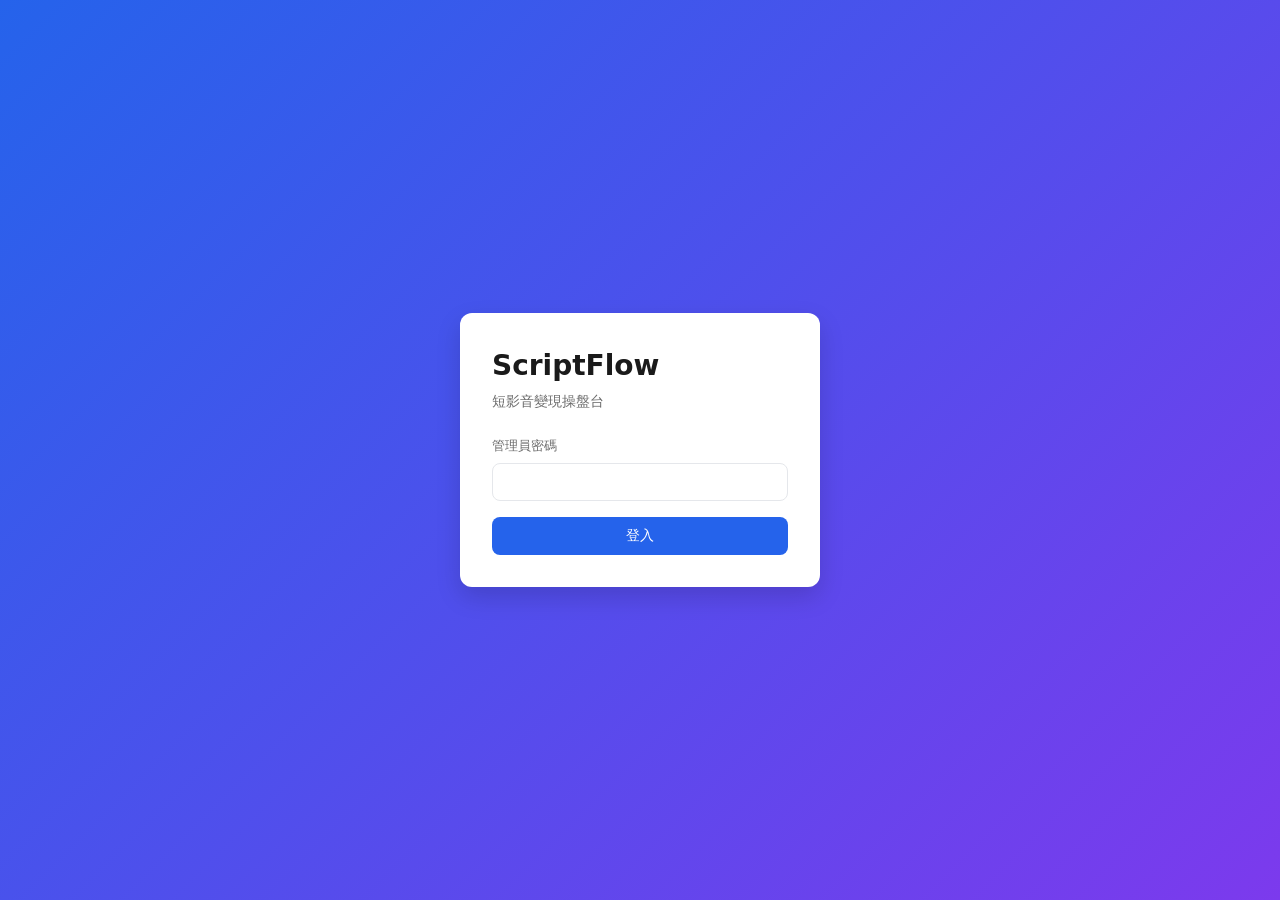
==== static/index.html @ 8ed07ba2 "i18n: localize all UI labels to Chinese - Strategy dropdown: balanced/hotness → 平衡型/熱門優先 - Platform " ====
<!DOCTYPE html>
<html lang="zh-Hant">
<head>
  <meta charset="UTF-8">
  <meta name="viewport" content="width=device-width, initial-scale=1">
  <title>ScriptFlow — 短影音變現操盤台</title>
  <link rel="stylesheet" href="/static/css/main.css">
</head>
<body>

  <!-- 登入畫面 -->
  <div id="login-modal" class="login" hidden>
    <div class="login__panel">
      <h1 class="login__title">ScriptFlow</h1>
      <p class="login__subtitle">短影音變現操盤台</p>
      <form id="login-form" class="login__form">
        <label class="login__label" for="login-password">管理員密碼</label>
        <input id="login-password" class="login__input" type="password" required autocomplete="current-password">
        <button class="login__submit" type="submit">登入</button>
      </form>
      <p id="login-error" class="login__error" hidden></p>
    </div>
  </div>

  <!-- 主介面 -->
  <div id="main" class="app" hidden>
    <header class="topbar">
      <h1 class="topbar__title">ScriptFlow</h1>
      <div class="topbar__right">
        <span id="scheduler-status" class="topbar__status">…</span>
        <button id="logout-btn" class="topbar__logout">登出</button>
      </div>
    </header>

    <nav class="tabs">
      <button class="tabs__btn tabs__btn--active" data-tab="candidates">① 候選</button>
      <button class="tabs__btn" data-tab="script">② 腳本 / 分鏡</button>
      <button class="tabs__btn" data-tab="tracking">③ 成效</button>
      <button class="tabs__btn" data-tab="dna">④ 品牌 DNA</button>
    </nav>

    <main class="main">

      <!-- Tab 1: 候選 -->
      <section id="tab-candidates" class="tab tab--active">
        <div class="card">
          <div class="card__header">
            <h2 class="card__title">今日候選爆款</h2>
            <div class="card__actions">
              <select id="candidates-category" class="control">
                <option value="髮品">髮品</option>
                <option value="美妝">美妝</option>
                <option value="美食">美食</option>
              </select>
              <select id="candidates-strategy" class="control">
                <option value="balanced">平衡型</option>
                <option value="hotness">熱門優先</option>
              </select>
              <button id="candidates-refresh" class="btn btn--secondary">重新載入</button>
              <button id="candidates-trigger" class="btn btn--primary">觸發爬取</button>
            </div>
          </div>
          <div id="candidates-status" class="status"></div>
          <div id="candidates-meta" class="meta"></div>
          <div id="candidates-list" class="cards"></div>
        </div>
      </section>

      <!-- Tab 2: 腳本 + 分鏡 -->
      <section id="tab-script" class="tab">
        <div class="card">
          <div class="card__header">
            <h2 class="card__title">腳本生成（三版本，脆三類型）</h2>
            <div class="card__actions">
              <select id="script-type" class="control" title="脆腳本類型">
                <option value="traffic">① 流量型（hook 為主）</option>
                <option value="trust">② 知識信任型（建立專業）</option>
                <option value="harvest">③ 變現型（強 CTA 導購）</option>
              </select>
              <button id="script-generate" class="btn btn--primary" disabled>先載入候選</button>
            </div>
          </div>
          <div id="script-status" class="status"></div>
          <div id="script-content" class="script"></div>
        </div>

        <div class="card" id="storyboard-card" hidden>
          <div class="card__header">
            <h2 class="card__title">分鏡示意</h2>
            <div class="card__actions">
              <button class="btn btn--secondary storyboard-platform" data-platform="threads_reel">脆 30s</button>
              <button class="btn btn--secondary storyboard-platform" data-platform="ig_reels">IG Reels 60s</button>
            </div>
          </div>
          <div id="storyboard-status" class="status"></div>
          <div id="storyboard-list" class="storyboard"></div>
        </div>
      </section>

      <!-- Tab 3: 成效追蹤 -->
      <section id="tab-tracking" class="tab">
        <div class="card">
          <div class="card__header">
            <h2 class="card__title">新增發布記錄</h2>
          </div>
          <form id="tracking-form" class="form-inline">
            <input id="tracking-script-id" class="control" type="text" placeholder="腳本 ID" required>
            <select id="tracking-platform" class="control">
              <option value="threads_reel">脆 30 秒</option>
              <option value="ig_reels">IG Reels 60 秒</option>
              <option value="threads_post">Threads 純文字</option>
            </select>
            <input id="tracking-url" class="control" type="url" placeholder="https://..." required>
            <button class="btn btn--primary" type="submit">儲存</button>
          </form>
          <div id="tracking-status" class="status"></div>
        </div>

        <div class="card">
          <div class="card__header">
            <h2 class="card__title">查詢成效</h2>
          </div>
          <form id="metrics-form" class="form-inline">
            <input id="metrics-tracking-id" class="control" type="text" placeholder="追蹤 ID" required>
            <button class="btn btn--secondary" type="submit">查詢</button>
          </form>
          <div id="metrics-result" class="metrics"></div>
        </div>
      </section>

      <!-- Tab 4: 品牌 DNA -->
      <section id="tab-dna" class="tab">
        <div class="card">
          <div class="card__header">
            <h2 class="card__title">品牌爆款 DNA</h2>
            <button id="dna-refresh" class="btn btn--primary">計算 DNA</button>
          </div>
          <div id="dna-status" class="status"></div>
          <div id="dna-result" class="dna"></div>
        </div>
      </section>

    </main>

    <div id="toast-container" class="toast-container"></div>
  </div>

  <script type="module" src="/static/js/common.js"></script>
  <script type="module" src="/static/js/dashboard.js"></script>
  <script type="module" src="/static/js/tracking.js"></script>
</body>
</html>
---- static/css/main.css ----
/* ScriptFlow — 全站樣式（BEM 命名，rule-frontend） */

:root {
  --bg: #f6f7f9;
  --card-bg: #ffffff;
  --text: #1a1a1a;
  --text-muted: #6b6b6b;
  --border: #e5e7eb;
  --primary: #2563eb;
  --primary-hover: #1d4ed8;
  --danger: #dc2626;
  --success: #16a34a;
  --warning: #f59e0b;
  --shadow: 0 1px 3px rgba(0,0,0,0.05), 0 1px 2px rgba(0,0,0,0.03);
  --radius: 8px;
}

*, *::before, *::after { box-sizing: border-box; }

/* hidden 屬性必須勝過任何 display:flex/grid（CSS gotcha） */
[hidden] { display: none !important; }

html, body { margin: 0; padding: 0; }

body {
  font-family: system-ui, -apple-system, "PingFang TC", "Microsoft JhengHei", "Helvetica Neue", Arial, sans-serif;
  font-size: 14px;
  line-height: 1.5;
  color: var(--text);
  background: var(--bg);
  min-height: 100vh;
}

/* --- Login --- */
.login {
  position: fixed; inset: 0;
  display: flex; align-items: center; justify-content: center;
  background: linear-gradient(135deg, #2563eb 0%, #7c3aed 100%);
  z-index: 100;
}
.login__panel {
  background: white; padding: 32px; border-radius: 12px;
  box-shadow: 0 10px 25px rgba(0,0,0,0.15);
  width: 100%; max-width: 360px;
}
.login__title { margin: 0 0 4px; font-size: 28px; }
.login__subtitle { margin: 0 0 24px; color: var(--text-muted); }
.login__form { display: flex; flex-direction: column; gap: 8px; }
.login__label { font-size: 13px; color: var(--text-muted); }
.login__input {
  padding: 10px 12px; border: 1px solid var(--border); border-radius: var(--radius);
  font-size: 14px;
}
.login__input:focus { outline: 2px solid var(--primary); outline-offset: -1px; }
.login__submit {
  margin-top: 8px; padding: 10px 16px;
  background: var(--primary); color: white; border: none; border-radius: var(--radius);
  font-size: 14px; font-weight: 500; cursor: pointer;
}
.login__submit:hover { background: var(--primary-hover); }
.login__submit:disabled { opacity: 0.5; cursor: not-allowed; }
.login__error { color: var(--danger); margin-top: 12px; font-size: 13px; }

/* --- App layout --- */
.app { min-height: 100vh; }

.topbar {
  display: flex; justify-content: space-between; align-items: center;
  padding: 12px 24px; background: white; border-bottom: 1px solid var(--border);
  box-shadow: var(--shadow);
}
.topbar__title { margin: 0; font-size: 18px; font-weight: 600; }
.topbar__right { display: flex; gap: 16px; align-items: center; }
.topbar__status { font-size: 12px; color: var(--text-muted); }
.topbar__logout {
  padding: 6px 12px; background: white; border: 1px solid var(--border);
  border-radius: var(--radius); font-size: 13px; cursor: pointer;
}
.topbar__logout:hover { background: #f3f4f6; }

/* --- Tabs --- */
.tabs {
  display: flex; gap: 4px; padding: 0 24px;
  background: white; border-bottom: 1px solid var(--border);
}
.tabs__btn {
  padding: 12px 16px; background: none; border: none;
  border-bottom: 2px solid transparent;
  font-size: 14px; cursor: pointer; color: var(--text-muted);
}
.tabs__btn:hover { color: var(--text); }
.tabs__btn--active { color: var(--primary); border-bottom-color: var(--primary); font-weight: 500; }

/* --- Main / Tab section --- */
.main { padding: 24px; max-width: 1200px; margin: 0 auto; }
.tab { display: none; }
.tab--active { display: block; }

/* --- Card --- */
.card {
  background: var(--card-bg); border: 1px solid var(--border);
  border-radius: var(--radius); padding: 20px; margin-bottom: 20px;
  box-shadow: var(--shadow);
}
.card__header {
  display: flex; justify-content: space-between; align-items: center;
  margin-bottom: 16px; gap: 12px; flex-wrap: wrap;
}
.card__title { margin: 0; font-size: 16px; font-weight: 600; }
.card__actions { display: flex; gap: 8px; flex-wrap: wrap; }

/* --- Form / control --- */
.control {
  padding: 6px 10px; border: 1px solid var(--border); border-radius: var(--radius);
  font-size: 13px; background: white;
}
.btn {
  padding: 6px 14px; border-radius: var(--radius); border: 1px solid transparent;
  font-size: 13px; font-weight: 500; cursor: pointer;
}
.btn--primary { background: var(--primary); color: white; }
.btn--primary:hover { background: var(--primary-hover); }
.btn--primary:disabled { opacity: 0.5; cursor: not-allowed; }
.btn--secondary { background: white; border-color: var(--border); color: var(--text); }
.btn--secondary:hover { background: #f3f4f6; }
.btn--secondary:disabled { opacity: 0.5; cursor: not-allowed; }

.form-inline {
  display: flex; gap: 8px; flex-wrap: wrap; align-items: center;
}
.form-inline .control { flex: 1; min-width: 180px; }

/* --- Status (loading / success / error) --- */
.status { padding: 8px 0; font-size: 13px; }
.status--loading { color: var(--text-muted); }
.status--success { color: var(--success); }
.status--error { color: var(--danger); }

/* --- Candidate cards --- */
.cards {
  display: grid; gap: 12px;
  grid-template-columns: repeat(auto-fit, minmax(280px, 1fr));
}
.cand {
  border: 1px solid var(--border); border-radius: var(--radius);
  padding: 12px; background: #fafbfc;
}
.cand__rank { font-size: 11px; color: var(--text-muted); }
.cand__title { margin: 4px 0 6px; font-size: 14px; font-weight: 500; }
.cand__meta { font-size: 12px; color: var(--text-muted); display: flex; gap: 12px; flex-wrap: wrap; }
.cand__role {
  display: inline-block; padding: 2px 6px; border-radius: 4px;
  font-size: 11px; margin-top: 4px;
}
.cand__role--seed { background: #dbeafe; color: #1e40af; }
.cand__role--pull { background: #fef3c7; color: #92400e; }
.cand__role--harvest { background: #dcfce7; color: #14532d; }

.meta { font-size: 12px; color: var(--text-muted); margin-bottom: 12px; }

/* --- Script --- */
.script { display: grid; gap: 16px; }
.script__version {
  border: 1px solid var(--border); border-radius: var(--radius);
  padding: 16px; background: #fafbfc;
}
.script__h { margin: 0 0 12px; font-size: 15px; font-weight: 600; }
.script__body {
  font-size: 13px; white-space: pre-wrap; line-height: 1.6;
  background: white; padding: 12px; border-radius: 6px; border: 1px solid var(--border);
  margin-bottom: 12px;
}
.script__cta {
  display: grid; gap: 6px; margin-bottom: 12px;
}
.script__cta-item {
  font-size: 12px; padding: 6px 10px; background: white;
  border: 1px solid var(--border); border-radius: 4px;
}
.script__compliance { font-size: 12px; }
.script__compliance--clean { color: var(--success); }
.script__compliance--hits { color: var(--warning); }
.script__hit {
  display: inline-block; padding: 2px 6px; background: #fef3c7;
  border-radius: 4px; margin: 2px;
}

/* --- Storyboard --- */
.storyboard { display: grid; gap: 12px; grid-template-columns: repeat(auto-fit, minmax(220px, 1fr)); }
.scene { border: 1px solid var(--border); border-radius: var(--radius); padding: 10px; background: #fafbfc; }
.scene__img { width: 100%; aspect-ratio: 1/1; object-fit: cover; border-radius: 4px; background: #f3f4f6; margin-bottom: 8px; }
.scene__index { font-size: 11px; color: var(--text-muted); }
.scene__time { font-weight: 600; font-size: 13px; margin-bottom: 6px; }
.scene__text { font-size: 12px; line-height: 1.5; }
.scene__text strong { color: var(--text-muted); font-weight: 500; }
.scene__exposure {
  display: inline-block; padding: 2px 6px; background: #e0e7ff;
  border-radius: 4px; font-size: 11px; color: #3730a3; margin-top: 6px;
}

/* --- Metrics / DNA --- */
.metrics { margin-top: 12px; }
.metrics__row { display: flex; justify-content: space-between; padding: 6px 0; border-bottom: 1px solid var(--border); }
.metrics__row:last-child { border: none; }
.metrics__label { color: var(--text-muted); font-size: 13px; }

.dna { display: grid; gap: 16px; grid-template-columns: repeat(auto-fit, minmax(240px, 1fr)); margin-top: 12px; }
.dna__item { border: 1px solid var(--border); border-radius: var(--radius); padding: 14px; background: #fafbfc; }
.dna__h { margin: 0 0 8px; font-size: 13px; color: var(--text-muted); font-weight: 500; }
.dna__template { font-size: 14px; font-weight: 500; margin-bottom: 6px; }
.dna__metric { font-size: 12px; color: var(--text-muted); }

/* --- Toast --- */
.toast-container {
  position: fixed; top: 20px; right: 20px; z-index: 1000;
  display: flex; flex-direction: column; gap: 8px;
}
.toast {
  padding: 10px 16px; border-radius: var(--radius); box-shadow: 0 4px 12px rgba(0,0,0,0.15);
  font-size: 13px; min-width: 200px; max-width: 380px;
  animation: slide-in 0.2s ease-out;
}
.toast--success { background: #dcfce7; color: #14532d; border: 1px solid #86efac; }
.toast--error { background: #fee2e2; color: #7f1d1d; border: 1px solid #fca5a5; }
.toast--info { background: #dbeafe; color: #1e3a8a; border: 1px solid #93c5fd; }

@keyframes slide-in {
  from { transform: translateX(100%); opacity: 0; }
  to { transform: translateX(0); opacity: 1; }
}
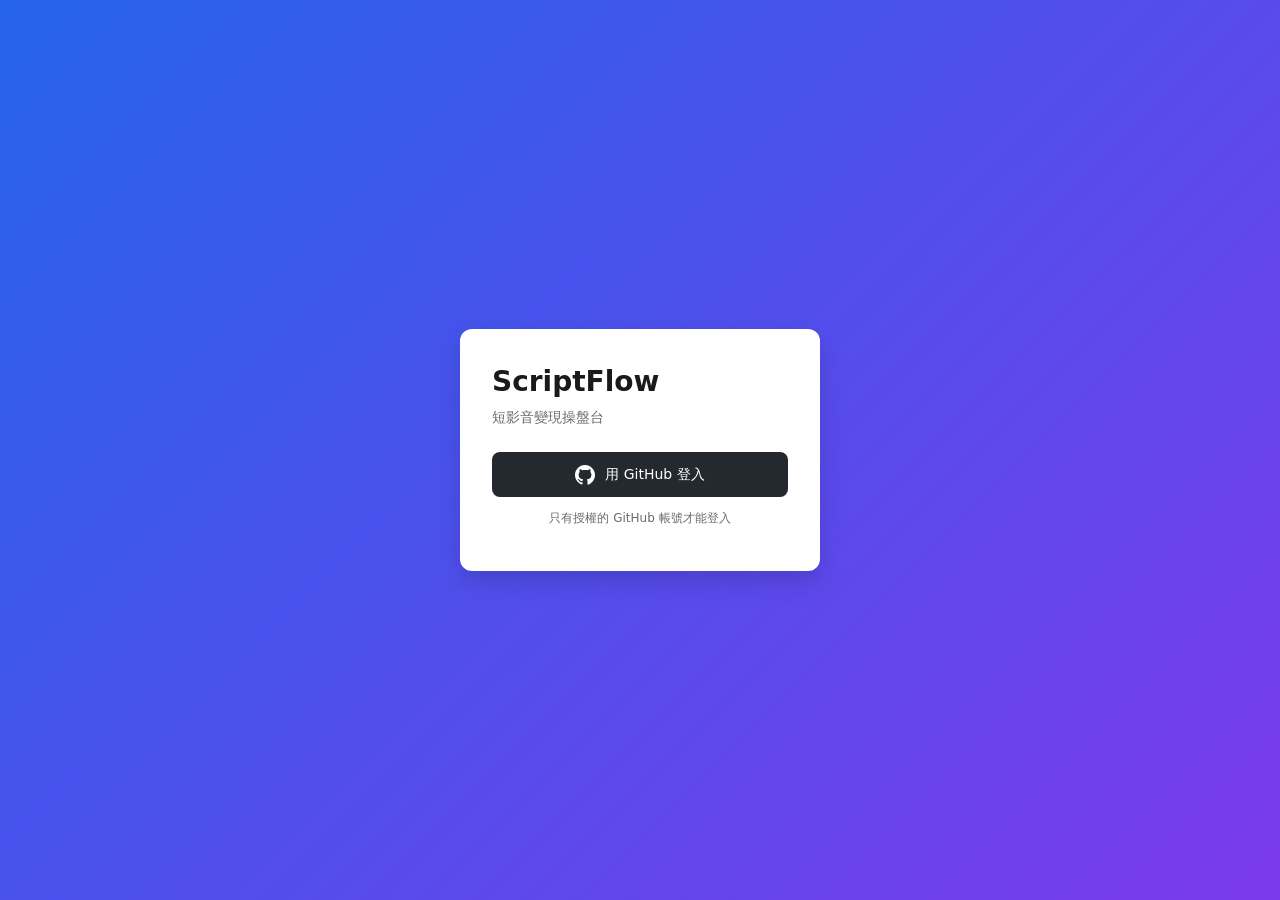
==== commit c0110da2: "feat: GitHub OAuth login (replaces password auth) User wanted no-password login. Implemented full OA" ====
--- a/static/index.html
+++ b/static/index.html
@@ -4,7 +4,7 @@
   <meta charset="UTF-8">
   <meta name="viewport" content="width=device-width, initial-scale=1">
   <title>ScriptFlow — 短影音變現操盤台</title>
-  <link rel="stylesheet" href="/static/css/main.css">
+  <link rel="stylesheet" href="/static/css/main.css?v=DEV">
 </head>
 <body>
 
@@ -13,11 +13,13 @@
     <div class="login__panel">
       <h1 class="login__title">ScriptFlow</h1>
       <p class="login__subtitle">短影音變現操盤台</p>
-      <form id="login-form" class="login__form">
-        <label class="login__label" for="login-password">管理員密碼</label>
-        <input id="login-password" class="login__input" type="password" required autocomplete="current-password">
-        <button class="login__submit" type="submit">登入</button>
-      </form>
+      <a id="login-github" class="login__github" href="/api/v1/auth/github/start">
+        <svg class="login__github-icon" viewBox="0 0 24 24" width="20" height="20" aria-hidden="true">
+          <path fill="currentColor" d="M12 0C5.37 0 0 5.37 0 12c0 5.3 3.44 9.8 8.21 11.39.6.11.82-.26.82-.58v-2.06c-3.34.73-4.04-1.42-4.04-1.42-.55-1.39-1.34-1.76-1.34-1.76-1.09-.74.08-.73.08-.73 1.21.09 1.85 1.24 1.85 1.24 1.07 1.84 2.81 1.31 3.5 1 .11-.78.42-1.31.76-1.61-2.66-.3-5.47-1.33-5.47-5.93 0-1.31.47-2.38 1.24-3.22-.12-.3-.54-1.52.12-3.17 0 0 1.01-.32 3.3 1.23.96-.27 1.98-.4 3-.4 1.02 0 2.04.13 3 .4 2.29-1.55 3.3-1.23 3.3-1.23.66 1.65.24 2.87.12 3.17.77.84 1.24 1.91 1.24 3.22 0 4.61-2.81 5.62-5.49 5.92.43.37.81 1.1.81 2.22v3.29c0 .32.22.7.83.58C20.56 21.8 24 17.3 24 12 24 5.37 18.63 0 12 0z"/>
+        </svg>
+        用 GitHub 登入
+      </a>
+      <p id="login-hint" class="login__hint">只有授權的 GitHub 帳號才能登入</p>
       <p id="login-error" class="login__error" hidden></p>
     </div>
   </div>
@@ -101,24 +103,67 @@
       <section id="tab-tracking" class="tab">
         <div class="card">
           <div class="card__header">
-            <h2 class="card__title">新增發布記錄</h2>
+            <h2 class="card__title">使用流程說明</h2>
+          </div>
+          <div class="tracking-help">
+            <ol>
+              <li><strong>步驟 1</strong>：在「② 腳本/分鏡」生成腳本後，複製 <code>腳本 ID</code></li>
+              <li><strong>步驟 2</strong>：發布到脆/IG，把貼文網址貼到下方「新增發布記錄」儲存（會得到一個 <code>追蹤 ID</code>）</li>
+              <li><strong>步驟 3</strong>：發布後第 7 天 / 第 14 天，去脆/IG 後台抄下成效數據（觀看數、按讚、留言、CTR…）</li>
+              <li><strong>步驟 4</strong>：用「更新成效數據」表單把數字填回來</li>
+              <li><strong>步驟 5</strong>：累積 ≥5 支有 7 天成效的作品 → 在「④ 品牌 DNA」按計算，會推導出爆款公式</li>
+            </ol>
+            <p class="tracking-help__note">⚠️ ScriptFlow 不會自動爬脆/IG 的成效（沒 Meta API 權限），所以數據要手動輸入。日後你可以串你自己的 Meta Business API 自動化。</p>
+          </div>
+        </div>
+
+        <div class="card">
+          <div class="card__header">
+            <h2 class="card__title">① 新增發布記錄</h2>
           </div>
           <form id="tracking-form" class="form-inline">
-            <input id="tracking-script-id" class="control" type="text" placeholder="腳本 ID" required>
+            <input id="tracking-script-id" class="control" type="text" placeholder="腳本 ID（從 ② 腳本 tab 複製）" required>
             <select id="tracking-platform" class="control">
               <option value="threads_reel">脆 30 秒</option>
               <option value="ig_reels">IG Reels 60 秒</option>
               <option value="threads_post">Threads 純文字</option>
             </select>
-            <input id="tracking-url" class="control" type="url" placeholder="https://..." required>
-            <button class="btn btn--primary" type="submit">儲存</button>
+            <input id="tracking-url" class="control" type="url" placeholder="貼文網址 https://..." required>
+            <button class="btn btn--primary" type="submit">儲存發布記錄</button>
           </form>
           <div id="tracking-status" class="status"></div>
         </div>
 
         <div class="card">
           <div class="card__header">
-            <h2 class="card__title">查詢成效</h2>
+            <h2 class="card__title">② 更新成效數據（發布 7/14 天後填）</h2>
+          </div>
+          <form id="metrics-update-form" class="form-stack">
+            <div class="form-row">
+              <input id="metrics-update-tracking-id" class="control" type="text" placeholder="追蹤 ID" required>
+              <select id="metrics-update-window" class="control">
+                <option value="metrics_7d">發布後 7 天</option>
+                <option value="metrics_14d">發布後 14 天</option>
+              </select>
+            </div>
+            <div class="form-grid">
+              <input class="control metrics-input" data-key="views" type="number" min="0" placeholder="觀看數">
+              <input class="control metrics-input" data-key="likes" type="number" min="0" placeholder="按讚">
+              <input class="control metrics-input" data-key="comments" type="number" min="0" placeholder="留言">
+              <input class="control metrics-input" data-key="shares" type="number" min="0" placeholder="分享">
+              <input class="control metrics-input" data-key="saves" type="number" min="0" placeholder="收藏">
+              <input class="control metrics-input" data-key="story_link_clicks" type="number" min="0" placeholder="連結點擊">
+              <input class="control metrics-input" data-key="completion_rate" type="number" step="0.01" min="0" max="1" placeholder="完看率 0-1">
+              <input class="control metrics-input" data-key="ctr" type="number" step="0.001" min="0" max="1" placeholder="CTR 0-1">
+            </div>
+            <button class="btn btn--primary" type="submit">儲存成效數據</button>
+          </form>
+          <div id="metrics-update-status" class="status"></div>
+        </div>
+
+        <div class="card">
+          <div class="card__header">
+            <h2 class="card__title">③ 查詢成效</h2>
           </div>
           <form id="metrics-form" class="form-inline">
             <input id="metrics-tracking-id" class="control" type="text" placeholder="追蹤 ID" required>
@@ -126,6 +171,22 @@
           </form>
           <div id="metrics-result" class="metrics"></div>
         </div>
+
+        <div class="card">
+          <div class="card__header">
+            <h2 class="card__title">④ AI 優化及改善方向建議</h2>
+          </div>
+          <p class="tracking-help" style="margin: 0 0 12px 0;">
+            填好 7 天或 14 天成效後，按下方按鈕 AI 會根據實際數據 + MissParis 品牌邏輯（4 角色 + 3 類型）給你：<br>
+            ① 哪部分腳本有效 ② 哪部分需要優化 ③ 下次寫腳本的 3 個具體改善方向
+          </p>
+          <form id="feedback-form" class="form-inline">
+            <input id="feedback-tracking-id" class="control" type="text" placeholder="追蹤 ID" required>
+            <button class="btn btn--primary" type="submit">AI 分析給建議</button>
+          </form>
+          <div id="feedback-status" class="status"></div>
+          <div id="feedback-result" class="feedback"></div>
+        </div>
       </section>
 
       <!-- Tab 4: 品牌 DNA -->
@@ -145,8 +206,8 @@
     <div id="toast-container" class="toast-container"></div>
   </div>
 
-  <script type="module" src="/static/js/common.js"></script>
-  <script type="module" src="/static/js/dashboard.js"></script>
-  <script type="module" src="/static/js/tracking.js"></script>
+  <script type="module" src="/static/js/common.js?v=DEV"></script>
+  <script type="module" src="/static/js/dashboard.js?v=DEV"></script>
+  <script type="module" src="/static/js/tracking.js?v=DEV"></script>
 </body>
 </html>
--- a/static/css/main.css
+++ b/static/css/main.css
@@ -61,6 +61,20 @@
 .login__submit:disabled { opacity: 0.5; cursor: not-allowed; }
 .login__error { color: var(--danger); margin-top: 12px; font-size: 13px; }
 
+/* GitHub 登入按鈕 */
+.login__github {
+  display: flex; align-items: center; justify-content: center; gap: 10px;
+  margin-top: 12px; padding: 12px 16px;
+  background: #24292f; color: #fff; text-decoration: none;
+  border-radius: var(--radius); font-size: 14px; font-weight: 500;
+  transition: background 0.15s;
+}
+.login__github:hover { background: #1c2026; }
+.login__github-icon { display: inline-block; vertical-align: middle; }
+.login__hint {
+  margin-top: 12px; font-size: 12px; color: var(--text-muted); text-align: center;
+}
+
 /* --- App layout --- */
 .app { min-height: 100vh; }
 
@@ -130,6 +144,40 @@
 }
 .form-inline .control { flex: 1; min-width: 180px; }
 
+.form-stack { display: flex; flex-direction: column; gap: 12px; }
+.form-row { display: flex; gap: 8px; flex-wrap: wrap; }
+.form-row .control { flex: 1; min-width: 180px; }
+.form-grid {
+  display: grid; gap: 8px;
+  grid-template-columns: repeat(auto-fit, minmax(160px, 1fr));
+}
+
+/* --- Tracking 流程說明 --- */
+.tracking-help { font-size: 13px; line-height: 1.7; color: #374151; }
+.tracking-help ol { margin: 8px 0 12px; padding-left: 20px; }
+.tracking-help li { margin: 6px 0; }
+.tracking-help code {
+  background: #f3f4f6; padding: 1px 6px; border-radius: 3px;
+  font-size: 12px; color: #1f2937;
+}
+.tracking-help__note {
+  margin-top: 8px; padding: 10px 12px;
+  background: #fef3c7; border-radius: 6px; font-size: 12px; color: #78350f;
+}
+
+/* --- Feedback (AI 優化建議) --- */
+.feedback { margin-top: 12px; }
+.feedback__card {
+  background: #f8fafc; border-left: 4px solid #6366f1;
+  padding: 14px 16px; border-radius: 6px;
+}
+.feedback__meta {
+  font-size: 12px; color: #64748b; margin-bottom: 10px;
+}
+.feedback__body {
+  white-space: pre-wrap; font-size: 14px; line-height: 1.7; color: #1e293b;
+}
+
 /* --- Status (loading / success / error) --- */
 .status { padding: 8px 0; font-size: 13px; }
 .status--loading { color: var(--text-muted); }
@@ -152,8 +200,60 @@
   display: inline-block; padding: 2px 6px; border-radius: 4px;
   font-size: 11px; margin-top: 4px;
 }
-.cand__role--seed { background: #dbeafe; color: #1e40af; }
-.cand__role--pull { background: #fef3c7; color: #92400e; }
+/* Mock 模式警告 banner */
+.mock-banner {
+  display: block;
+  margin-bottom: 8px; padding: 10px 14px;
+  background: #fef3c7; color: #78350f;
+  border-left: 4px solid #f59e0b;
+  border-radius: 4px; font-size: 12px; line-height: 1.5;
+}
+
+/* 候選 5 天分組 */
+.day-section { margin-bottom: 28px; }
+.day-section__header {
+  display: flex; align-items: center; gap: 10px;
+  margin: 8px 0 6px; padding-bottom: 6px;
+  border-bottom: 1px solid #e5e7eb;
+}
+.day-section__date { font-size: 14px; font-weight: 600; color: #1f2937; }
+.day-section__today {
+  background: #2563eb; color: #fff;
+  font-size: 11px; padding: 2px 8px; border-radius: 10px;
+}
+.day-section__doc-meta {
+  font-size: 12px; color: var(--text-muted); margin: 6px 0 8px;
+}
+
+/* 候選卡片內的動作列 */
+.cand__actions {
+  display: flex; flex-direction: column; gap: 6px; margin-top: 8px;
+}
+.cand__pick {
+  padding: 4px 10px; font-size: 12px; width: 100%;
+}
+.cand__url {
+  display: inline-block; padding: 4px 8px;
+  font-size: 11px; text-align: center;
+  color: #2563eb; text-decoration: none;
+  border: 1px solid #dbeafe; border-radius: 4px;
+  background: #eff6ff;
+}
+.cand__url:hover { background: #dbeafe; }
+.cand__url--mock {
+  color: #94a3b8; background: #f1f5f9; border-color: #e2e8f0;
+  cursor: not-allowed;
+}
+
+/* 5 階段購買旅程顏色：認知 → 興趣 → 評估 → 品牌 → 決策（漸進加強） */
+.cand__role--awareness { background: #e0e7ff; color: #3730a3; }   /* 認知：淺紫 */
+.cand__role--interest { background: #dbeafe; color: #1e40af; }    /* 興趣：藍 */
+.cand__role--evaluation { background: #fef3c7; color: #92400e; }  /* 評估：黃 */
+.cand__role--brand_value { background: #fed7aa; color: #9a3412; } /* 品牌：橙 */
+.cand__role--decision { background: #dcfce7; color: #14532d; }    /* 決策：綠 */
+/* 舊資料向下相容（Firestore 既有 docs 用 seed/pull/harvest） */
+.cand__role--seed { background: #e0e7ff; color: #3730a3; }
+.cand__role--pull { background: #dbeafe; color: #1e40af; }
 .cand__role--harvest { background: #dcfce7; color: #14532d; }
 
 .meta { font-size: 12px; color: var(--text-muted); margin-bottom: 12px; }
